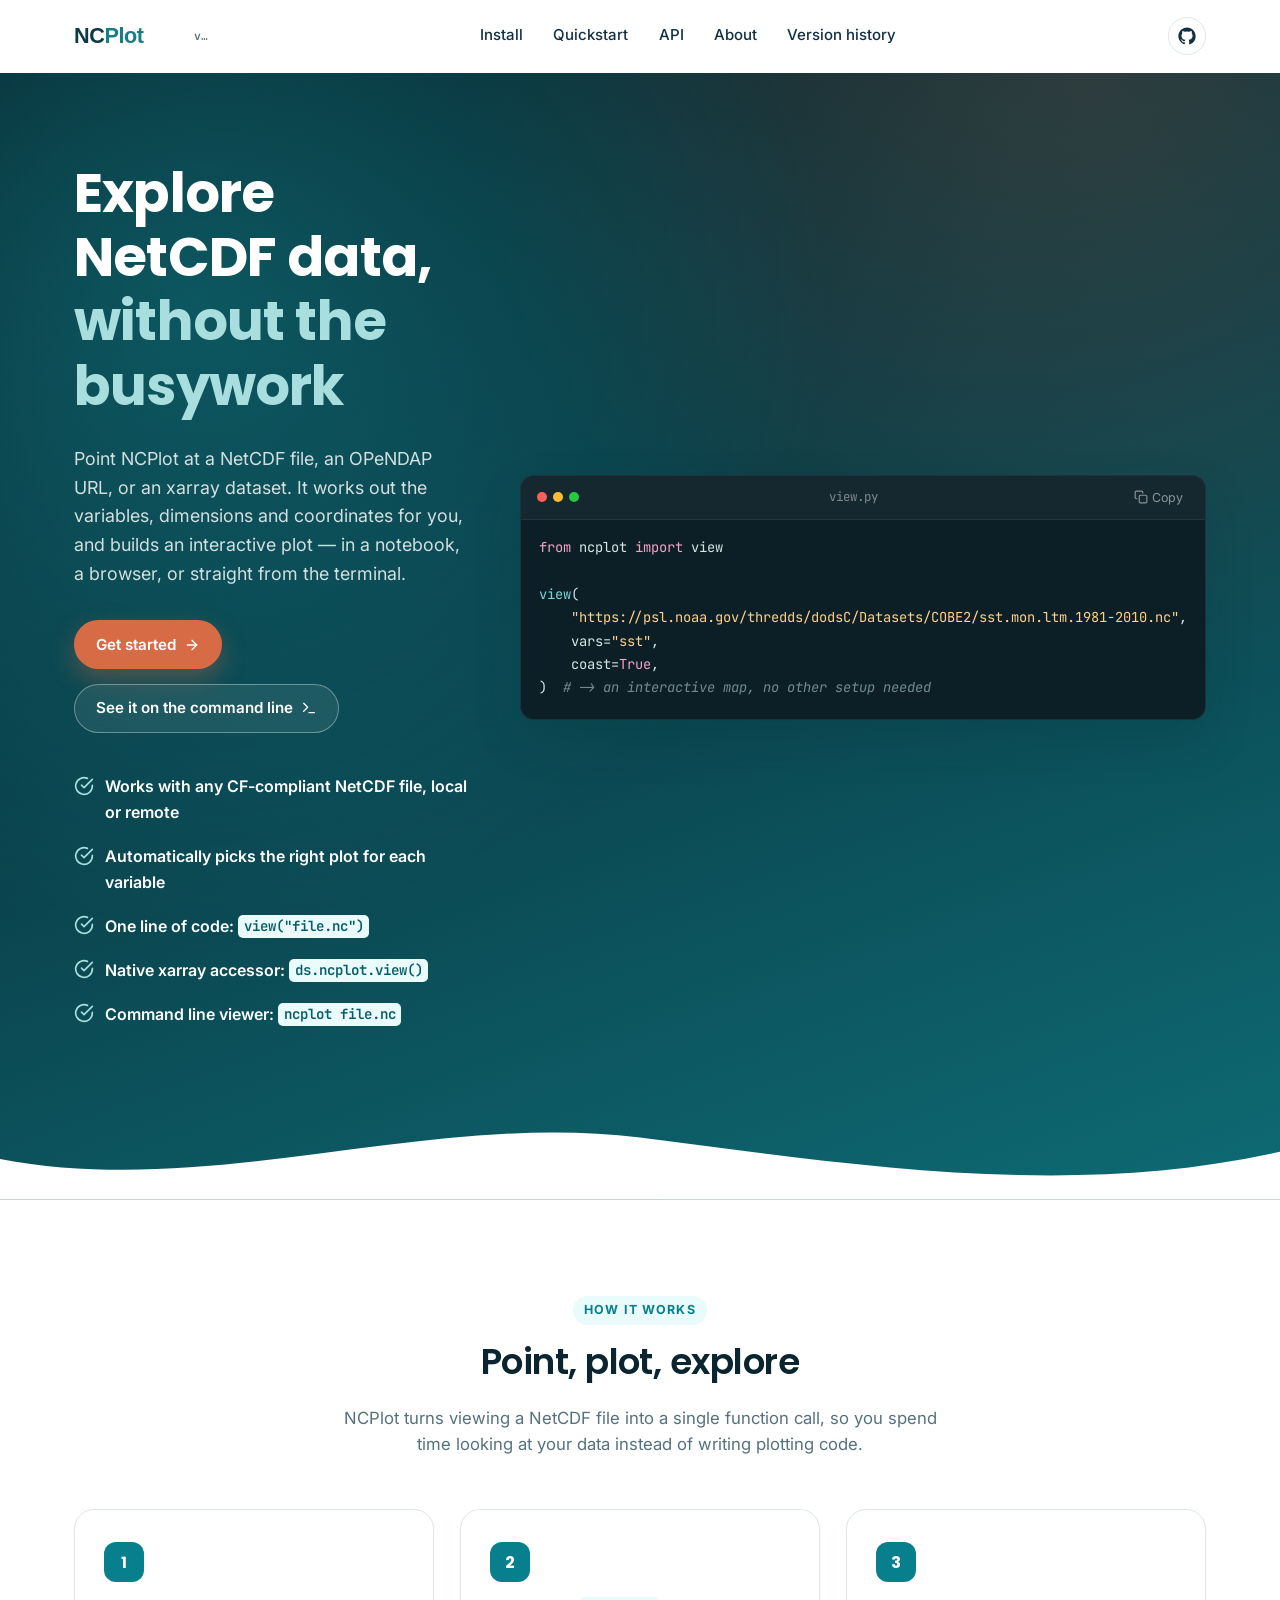
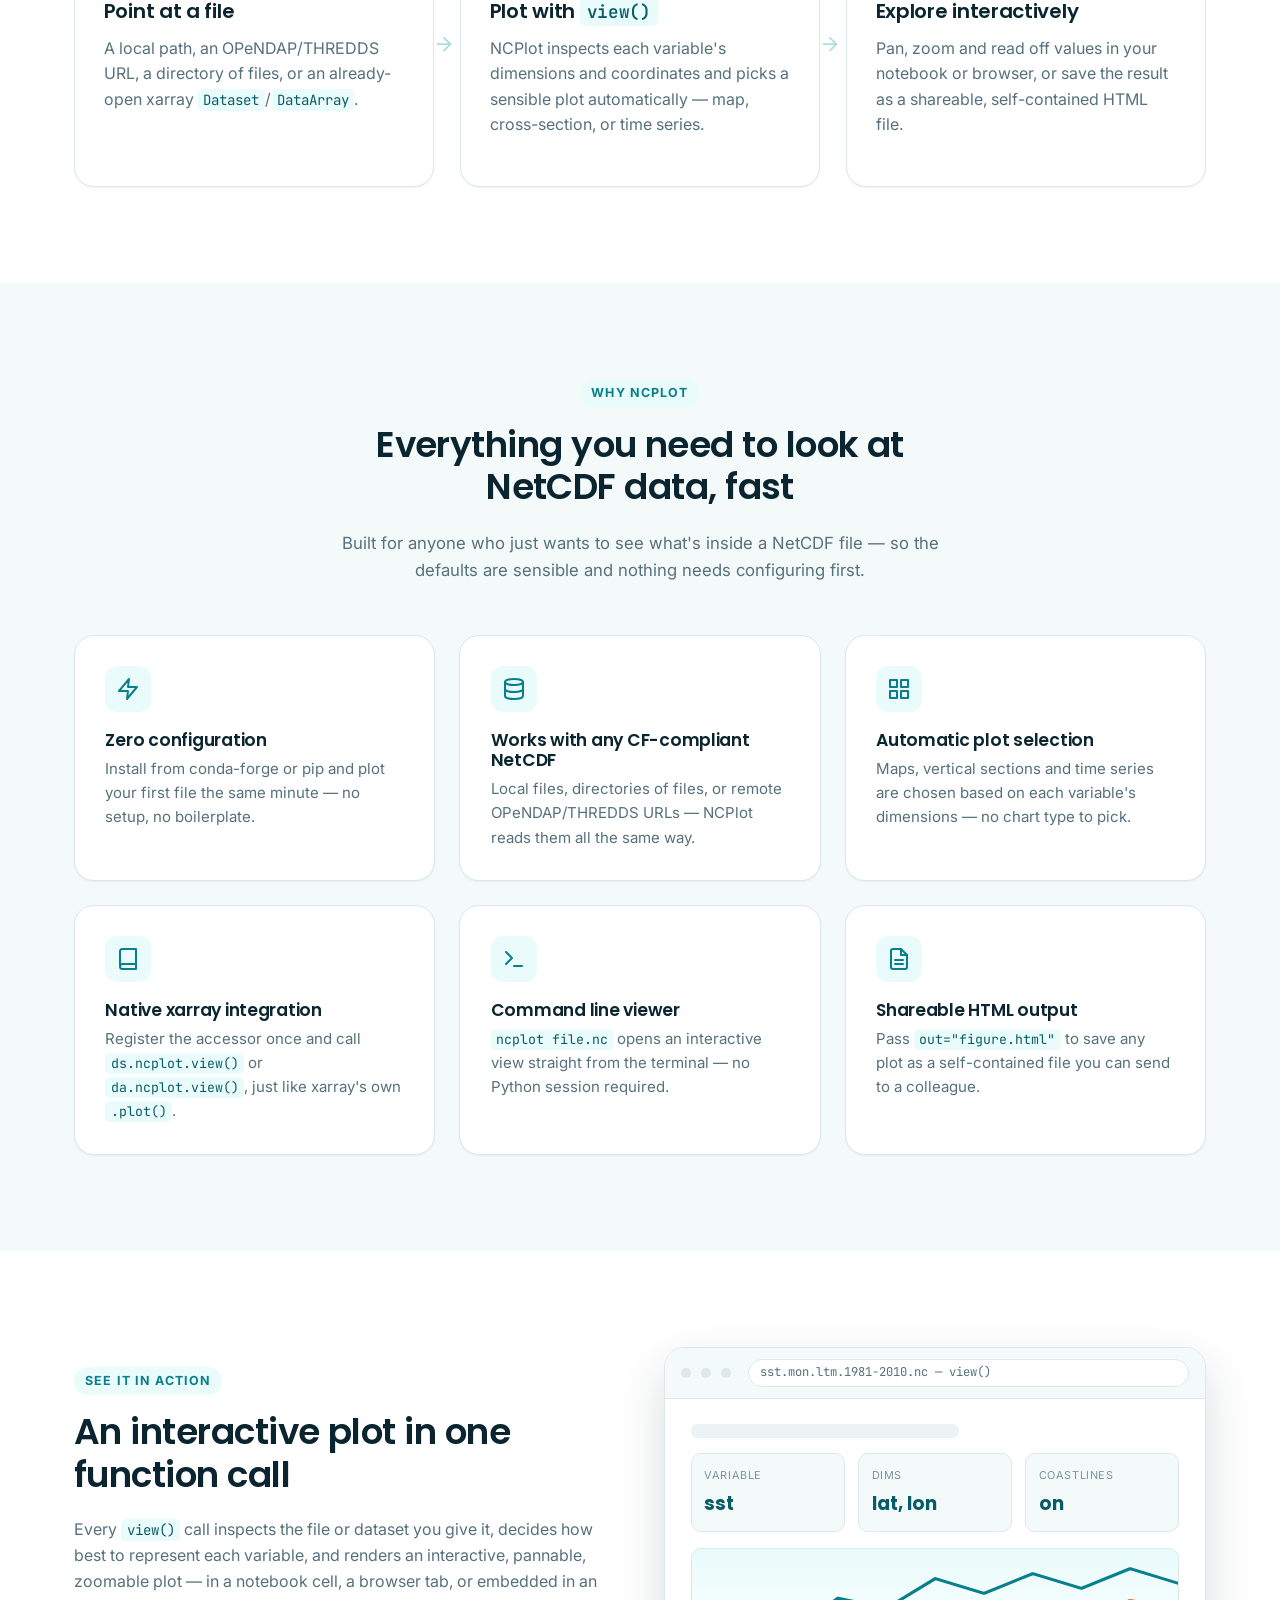
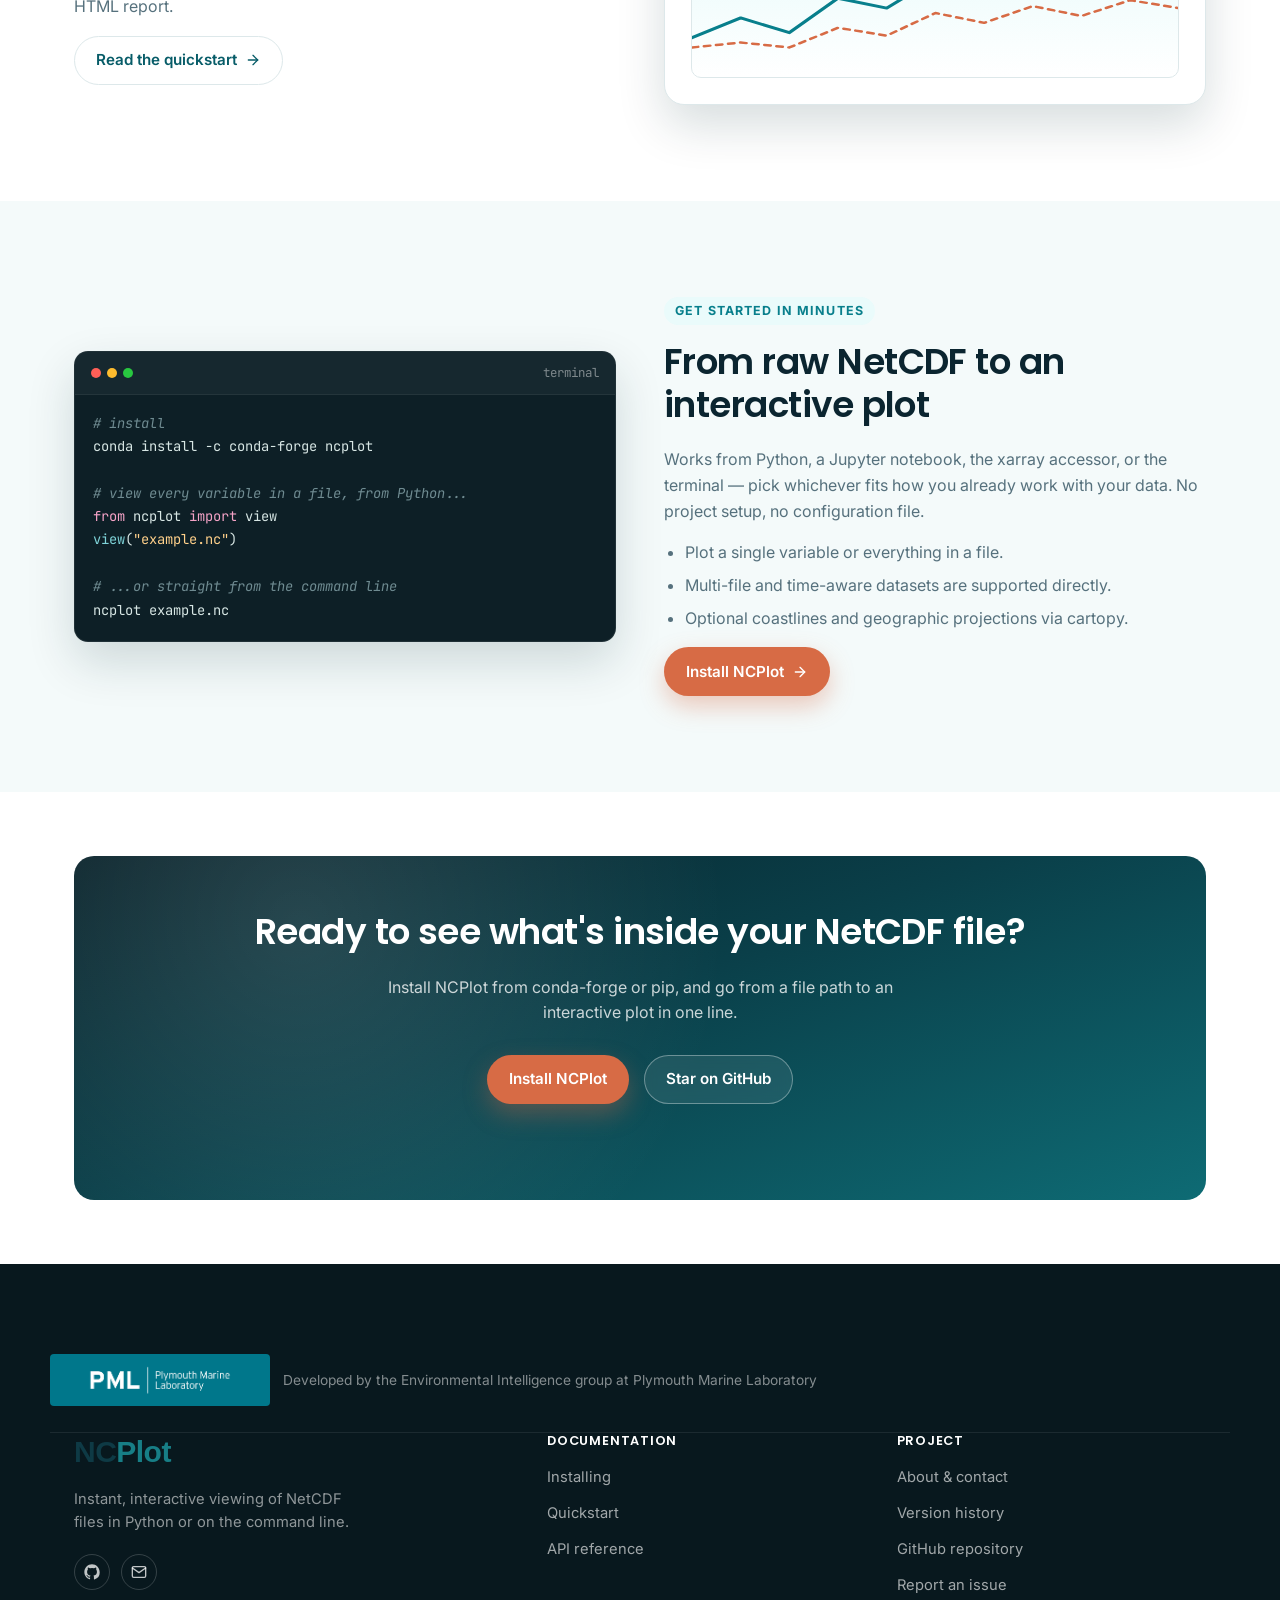
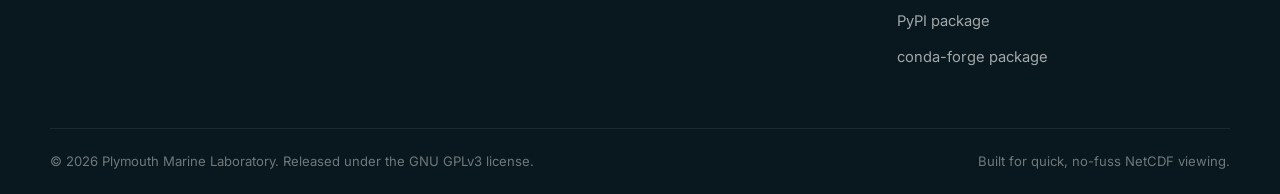
==== docs-site/index.html @ 26d2851a "Add NCPlot GitHub Pages website with OceanVal-style branding Adds a docs-site/ marketing/documentati" ====
<!doctype html>
<html lang="en">
<head>
<meta charset="utf-8">
<meta name="viewport" content="width=device-width, initial-scale=1">
<title>NCPlot — Instant Interactive Viewing of NetCDF Files</title>
<meta name="description" content="NCPlot is a Python package that automatically plots the contents of NetCDF files and xarray datasets — interactively, in a notebook, a browser, or straight from the command line, in a single line of code.">
<link rel="icon" type="image/svg+xml" href="assets/img/favicon.svg">
<link rel="preconnect" href="https://fonts.googleapis.com">
<link rel="preconnect" href="https://fonts.gstatic.com" crossorigin>
<link href="https://fonts.googleapis.com/css2?family=Inter:wght@400;500;600;700&family=Poppins:wght@600;700&family=JetBrains+Mono:wght@400;500&display=swap" rel="stylesheet">
<link rel="stylesheet" href="assets/css/style.css">
</head>
<body>

<header class="site-header">
  <div class="container nav">
    <a class="brand" href="index.html">
      <img src="assets/img/ncplot_wordmark.svg" alt="NCPlot">
      <span id="ncplot-docs-version" class="brand-version">v&hellip;</span>
    </a>
    <nav class="nav-links" id="nav-links">
      <a href="installing.html" data-page="installing.html">Install</a>
      <a href="quickstart.html" data-page="quickstart.html">Quickstart</a>
      <a href="api.html" data-page="api.html">API</a>
      <a href="about.html" data-page="about.html">About</a>
      <a href="version-history.html" data-page="version-history.html">Version history</a>
    </nav>
    <div class="nav-actions">
      <a class="icon-btn" href="https://github.com/pmlmodelling/ncplot" target="_blank" rel="noopener" aria-label="NCPlot on GitHub">
        <svg viewBox="0 0 24 24" fill="currentColor"><path fill-rule="evenodd" d="M12 .5C5.73.5.5 5.74.5 12.09c0 5.08 3.29 9.38 7.86 10.9.57.1.79-.25.79-.55 0-.27-.01-1.17-.02-2.12-3.2.7-3.88-1.36-3.88-1.36-.53-1.34-1.29-1.7-1.29-1.7-1.05-.72.08-.71.08-.71 1.17.08 1.78 1.2 1.78 1.2 1.03 1.77 2.71 1.26 3.37.96.1-.75.4-1.26.73-1.55-2.56-.29-5.26-1.28-5.26-5.71 0-1.26.45-2.29 1.19-3.09-.12-.29-.52-1.46.11-3.05 0 0 .97-.31 3.18 1.18a11.1 11.1 0 0 1 5.79 0c2.2-1.49 3.17-1.18 3.17-1.18.64 1.59.24 2.76.12 3.05.74.8 1.18 1.83 1.18 3.09 0 4.44-2.7 5.42-5.28 5.7.42.36.78 1.08.78 2.17 0 1.57-.01 2.83-.01 3.22 0 .3.21.66.8.55A10.6 10.6 0 0 0 23.5 12.1C23.5 5.74 18.27.5 12 .5Z"/></svg>
      </a>
      <button class="nav-toggle" id="nav-toggle" aria-label="Toggle menu" aria-expanded="false">
        <svg viewBox="0 0 24 24" fill="none" stroke="currentColor" stroke-width="2" stroke-linecap="round"><line x1="3" y1="12" x2="21" y2="12"/><line x1="3" y1="6" x2="21" y2="6"/><line x1="3" y1="18" x2="21" y2="18"/></svg>
      </button>
    </div>
  </div>
</header>

<section class="hero">
  <div class="container hero-grid">
    <div>
      <h1>Explore NetCDF data, <em>without the busywork</em></h1>
      <p class="hero-sub">Point NCPlot at a NetCDF file, an OPeNDAP URL, or an xarray dataset. It works out the variables, dimensions and coordinates for you, and builds an interactive plot — in a notebook, a browser, or straight from the terminal.</p>
      <div class="hero-actions">
        <a class="btn btn-primary" href="installing.html">
          Get started
          <svg viewBox="0 0 24 24" fill="none" stroke="currentColor" stroke-width="2" stroke-linecap="round" stroke-linejoin="round" width="16" height="16"><line x1="5" y1="12" x2="19" y2="12"/><polyline points="12 5 19 12 12 19"/></svg>
        </a>
        <a class="btn btn-ghost" href="quickstart.html">
          See it on the command line
          <svg viewBox="0 0 24 24" fill="none" stroke="currentColor" stroke-width="2" stroke-linecap="round" stroke-linejoin="round" width="16" height="16"><polyline points="4 17 10 11 4 5"/><line x1="12" y1="19" x2="20" y2="19"/></svg>
        </a>
      </div>
      <ul class="hero-points">
        <li>
          <svg viewBox="0 0 24 24" fill="none" stroke="currentColor" stroke-width="2" stroke-linecap="round" stroke-linejoin="round"><path d="M22 11.08V12a10 10 0 1 1-5.93-9.14"/><polyline points="22 4 12 14.01 9 11.01"/></svg>
          <span>Works with any CF-compliant NetCDF file, local or remote</span>
        </li>
        <li>
          <svg viewBox="0 0 24 24" fill="none" stroke="currentColor" stroke-width="2" stroke-linecap="round" stroke-linejoin="round"><path d="M22 11.08V12a10 10 0 1 1-5.93-9.14"/><polyline points="22 4 12 14.01 9 11.01"/></svg>
          <span>Automatically picks the right plot for each variable</span>
        </li>
        <li>
          <svg viewBox="0 0 24 24" fill="none" stroke="currentColor" stroke-width="2" stroke-linecap="round" stroke-linejoin="round"><path d="M22 11.08V12a10 10 0 1 1-5.93-9.14"/><polyline points="22 4 12 14.01 9 11.01"/></svg>
          <span>One line of code: <code>view("file.nc")</code></span>
        </li>
        <li>
          <svg viewBox="0 0 24 24" fill="none" stroke="currentColor" stroke-width="2" stroke-linecap="round" stroke-linejoin="round"><path d="M22 11.08V12a10 10 0 1 1-5.93-9.14"/><polyline points="22 4 12 14.01 9 11.01"/></svg>
          <span>Native xarray accessor: <code>ds.ncplot.view()</code></span>
        </li>
        <li>
          <svg viewBox="0 0 24 24" fill="none" stroke="currentColor" stroke-width="2" stroke-linecap="round" stroke-linejoin="round"><path d="M22 11.08V12a10 10 0 1 1-5.93-9.14"/><polyline points="22 4 12 14.01 9 11.01"/></svg>
          <span>Command line viewer: <code>ncplot file.nc</code></span>
        </li>
      </ul>
    </div>
    <div class="hero-panel">
      <div class="code-card">
        <div class="code-card__bar">
          <div class="code-card__dots"><span></span><span></span><span></span></div>
          <span class="code-card__label">view.py</span>
          <button class="code-card__copy" data-copy-target="#hero-code">
            <svg viewBox="0 0 24 24" fill="none" stroke="currentColor" stroke-width="2" stroke-linecap="round" stroke-linejoin="round"><rect x="9" y="9" width="13" height="13" rx="2" ry="2"/><path d="M5 15H4a2 2 0 0 1-2-2V4a2 2 0 0 1 2-2h9a2 2 0 0 1 2 2v1"/></svg>
            <span class="copy-label">Copy</span>
          </button>
        </div>
        <pre id="hero-code"><span class="tok-kw">from</span> ncplot <span class="tok-kw">import</span> view

<span class="tok-fn">view</span>(
    <span class="tok-str">"https://psl.noaa.gov/thredds/dodsC/Datasets/COBE2/sst.mon.ltm.1981-2010.nc"</span>,
    vars=<span class="tok-str">"sst"</span>,
    coast=<span class="tok-kw">True</span>,
)  <span class="tok-com"># -> an interactive map, no other setup needed</span></pre>
      </div>
    </div>
  </div>
  <div class="wave-divider">
    <svg viewBox="0 0 1440 110" preserveAspectRatio="none">
      <path fill="#ffffff" d="M0,64 C240,110 480,10 720,40 C960,70 1200,110 1440,56 L1440,110 L0,110 Z"></path>
    </svg>
  </div>
</section>

<section class="section">
  <div class="container">
    <div class="section-head">
      <span class="kicker">How it works</span>
      <h2>Point, plot, explore</h2>
      <p>NCPlot turns viewing a NetCDF file into a single function call, so you spend time looking at your data instead of writing plotting code.</p>
    </div>
    <div class="steps">
      <div class="step-card">
        <span class="step-num">1</span>
        <h3>Point at a file</h3>
        <p>A local path, an OPeNDAP/THREDDS URL, a directory of files, or an already-open xarray <code>Dataset</code>/<code>DataArray</code>.</p>
        <span class="step-arrow"><svg viewBox="0 0 24 24" fill="none" stroke="currentColor" stroke-width="2" stroke-linecap="round" stroke-linejoin="round"><line x1="5" y1="12" x2="19" y2="12"/><polyline points="12 5 19 12 12 19"/></svg></span>
      </div>
      <div class="step-card">
        <span class="step-num">2</span>
        <h3>Plot with <a href="api.html#view"><code>view()</code></a></h3>
        <p>NCPlot inspects each variable's dimensions and coordinates and picks a sensible plot automatically — map, cross-section, or time series.</p>
        <span class="step-arrow"><svg viewBox="0 0 24 24" fill="none" stroke="currentColor" stroke-width="2" stroke-linecap="round" stroke-linejoin="round"><line x1="5" y1="12" x2="19" y2="12"/><polyline points="12 5 19 12 12 19"/></svg></span>
      </div>
      <div class="step-card">
        <span class="step-num">3</span>
        <h3>Explore interactively</h3>
        <p>Pan, zoom and read off values in your notebook or browser, or save the result as a shareable, self-contained HTML file.</p>
      </div>
    </div>
  </div>
</section>

<section class="section section-alt">
  <div class="container">
    <div class="section-head">
      <span class="kicker">Why NCPlot</span>
      <h2>Everything you need to look at NetCDF data, fast</h2>
      <p>Built for anyone who just wants to see what's inside a NetCDF file — so the defaults are sensible and nothing needs configuring first.</p>
    </div>
    <div class="features-grid">
      <div class="feature-card">
        <div class="feature-icon"><svg viewBox="0 0 24 24" fill="none" stroke="currentColor" stroke-width="2" stroke-linecap="round" stroke-linejoin="round"><polygon points="13 2 3 14 12 14 11 22 21 10 12 10 13 2"/></svg></div>
        <h3>Zero configuration</h3>
        <p>Install from conda-forge or pip and plot your first file the same minute — no setup, no boilerplate.</p>
      </div>
      <div class="feature-card">
        <div class="feature-icon"><svg viewBox="0 0 24 24" fill="none" stroke="currentColor" stroke-width="2" stroke-linecap="round" stroke-linejoin="round"><ellipse cx="12" cy="5" rx="9" ry="3"/><path d="M21 12c0 1.66-4 3-9 3s-9-1.34-9-3"/><path d="M3 5v14c0 1.66 4 3 9 3s9-1.34 9-3V5"/></svg></div>
        <h3>Works with any CF-compliant NetCDF</h3>
        <p>Local files, directories of files, or remote OPeNDAP/THREDDS URLs — NCPlot reads them all the same way.</p>
      </div>
      <div class="feature-card">
        <div class="feature-icon"><svg viewBox="0 0 24 24" fill="none" stroke="currentColor" stroke-width="2" stroke-linecap="round" stroke-linejoin="round"><rect x="3" y="3" width="7" height="7"/><rect x="14" y="3" width="7" height="7"/><rect x="14" y="14" width="7" height="7"/><rect x="3" y="14" width="7" height="7"/></svg></div>
        <h3>Automatic plot selection</h3>
        <p>Maps, vertical sections and time series are chosen based on each variable's dimensions — no chart type to pick.</p>
      </div>
      <div class="feature-card">
        <div class="feature-icon"><svg viewBox="0 0 24 24" fill="none" stroke="currentColor" stroke-width="2" stroke-linecap="round" stroke-linejoin="round"><path d="M4 19.5A2.5 2.5 0 0 1 6.5 17H20"/><path d="M6.5 2H20v20H6.5A2.5 2.5 0 0 1 4 19.5v-15A2.5 2.5 0 0 1 6.5 2z"/></svg></div>
        <h3>Native xarray integration</h3>
        <p>Register the accessor once and call <code>ds.ncplot.view()</code> or <code>da.ncplot.view()</code>, just like xarray's own <code>.plot()</code>.</p>
      </div>
      <div class="feature-card">
        <div class="feature-icon"><svg viewBox="0 0 24 24" fill="none" stroke="currentColor" stroke-width="2" stroke-linecap="round" stroke-linejoin="round"><polyline points="4 17 10 11 4 5"/><line x1="12" y1="19" x2="20" y2="19"/></svg></div>
        <h3>Command line viewer</h3>
        <p><code>ncplot file.nc</code> opens an interactive view straight from the terminal — no Python session required.</p>
      </div>
      <div class="feature-card">
        <div class="feature-icon"><svg viewBox="0 0 24 24" fill="none" stroke="currentColor" stroke-width="2" stroke-linecap="round" stroke-linejoin="round"><path d="M14 2H6a2 2 0 0 0-2 2v16a2 2 0 0 0 2 2h12a2 2 0 0 0 2-2V8z"/><polyline points="14 2 14 8 20 8"/><line x1="16" y1="13" x2="8" y2="13"/><line x1="16" y1="17" x2="8" y2="17"/></svg></div>
        <h3>Shareable HTML output</h3>
        <p>Pass <code>out="figure.html"</code> to save any plot as a self-contained file you can send to a colleague.</p>
      </div>
    </div>
  </div>
</section>

<section class="section">
  <div class="container">
    <div class="preview-panel">
      <div>
        <span class="kicker">See it in action</span>
        <h2>An interactive plot in one function call</h2>
        <p>Every <a href="api.html#view"><code>view()</code></a> call inspects the file or dataset you give it, decides how best to represent each variable, and renders an interactive, pannable, zoomable plot — in a notebook cell, a browser tab, or embedded in an HTML report.</p>
        <a class="btn btn-outline" href="quickstart.html">
          Read the quickstart
          <svg viewBox="0 0 24 24" fill="none" stroke="currentColor" stroke-width="2" stroke-linecap="round" stroke-linejoin="round" width="16" height="16"><line x1="5" y1="12" x2="19" y2="12"/><polyline points="12 5 19 12 12 19"/></svg>
        </a>
      </div>
      <div class="browser-mock">
        <div class="browser-mock__bar">
          <span></span><span></span><span></span>
          <div class="browser-mock__url">sst.mon.ltm.1981-2010.nc — view()</div>
        </div>
        <div class="browser-mock__body">
          <div class="fake-title"></div>
          <div class="mock-stat-row">
            <div class="mock-stat"><span>Variable</span><strong>sst</strong></div>
            <div class="mock-stat"><span>Dims</span><strong>lat, lon</strong></div>
            <div class="mock-stat"><span>Coastlines</span><strong>on</strong></div>
          </div>
          <div class="mock-chart">
            <svg viewBox="0 0 400 130" preserveAspectRatio="none">
              <polyline points="0,90 40,70 80,85 120,50 160,60 200,30 240,45 280,25 320,40 360,20 400,35" fill="none" stroke="#087f8c" stroke-width="3" stroke-linecap="round" stroke-linejoin="round"/>
              <polyline points="0,100 40,95 80,100 120,80 160,88 200,65 240,75 280,58 320,68 360,52 400,60" fill="none" stroke="#d76b45" stroke-width="2.5" stroke-dasharray="5 5" stroke-linecap="round" stroke-linejoin="round"/>
            </svg>
          </div>
        </div>
      </div>
    </div>
  </div>
</section>

<section class="section section-alt">
  <div class="container">
    <div class="sample">
      <div class="code-card">
        <div class="code-card__bar">
          <div class="code-card__dots"><span></span><span></span><span></span></div>
          <span class="code-card__label">terminal</span>
        </div>
        <pre><span class="tok-com"># install</span>
conda install -c conda-forge ncplot

<span class="tok-com"># view every variable in a file, from Python...</span>
<span class="tok-kw">from</span> ncplot <span class="tok-kw">import</span> view
<span class="tok-fn">view</span>(<span class="tok-str">"example.nc"</span>)

<span class="tok-com"># ...or straight from the command line</span>
ncplot example.nc</pre>
      </div>
      <div>
        <span class="kicker">Get started in minutes</span>
        <h2>From raw NetCDF to an interactive plot</h2>
        <p>Works from Python, a Jupyter notebook, the xarray accessor, or the terminal — pick whichever fits how you already work with your data. No project setup, no configuration file.</p>
        <ul>
          <li>Plot a single variable or everything in a file.</li>
          <li>Multi-file and time-aware datasets are supported directly.</li>
          <li>Optional coastlines and geographic projections via cartopy.</li>
        </ul>
        <a class="btn btn-primary" href="installing.html">
          Install NCPlot
          <svg viewBox="0 0 24 24" fill="none" stroke="currentColor" stroke-width="2" stroke-linecap="round" stroke-linejoin="round" width="16" height="16"><line x1="5" y1="12" x2="19" y2="12"/><polyline points="12 5 19 12 12 19"/></svg>
        </a>
      </div>
    </div>
  </div>
</section>

<section class="section section-tight">
  <div class="container">
    <div class="cta-banner">
      <h2>Ready to see what's inside your NetCDF file?</h2>
      <p>Install NCPlot from conda-forge or pip, and go from a file path to an interactive plot in one line.</p>
      <div class="hero-actions">
        <a class="btn btn-primary" href="installing.html">Install NCPlot</a>
        <a class="btn btn-ghost" href="https://github.com/pmlmodelling/ncplot" target="_blank" rel="noopener">Star on GitHub</a>
      </div>
    </div>
  </div>
</section>

<footer class="site-footer">
  <div class="container footer-pml">
    <a href="https://pml.ac.uk/" target="_blank" rel="noopener"><img src="assets/img/pml_logo.jpg" alt="Plymouth Marine Laboratory"></a>
    <span>Developed by the Environmental Intelligence group at Plymouth Marine Laboratory</span>
  </div>
  <div class="container footer-top">
    <div class="footer-brand">
      <img src="assets/img/ncplot_wordmark.svg" alt="NCPlot">
      <p>Instant, interactive viewing of NetCDF files in Python or on the command line.</p>
      <div class="footer-social">
        <a href="https://github.com/pmlmodelling/ncplot" target="_blank" rel="noopener" aria-label="GitHub">
          <svg viewBox="0 0 24 24" fill="currentColor"><path fill-rule="evenodd" d="M12 .5C5.73.5.5 5.74.5 12.09c0 5.08 3.29 9.38 7.86 10.9.57.1.79-.25.79-.55 0-.27-.01-1.17-.02-2.12-3.2.7-3.88-1.36-3.88-1.36-.53-1.34-1.29-1.7-1.29-1.7-1.05-.72.08-.71.08-.71 1.17.08 1.78 1.2 1.78 1.2 1.03 1.77 2.71 1.26 3.37.96.1-.75.4-1.26.73-1.55-2.56-.29-5.26-1.28-5.26-5.71 0-1.26.45-2.29 1.19-3.09-.12-.29-.52-1.46.11-3.05 0 0 .97-.31 3.18 1.18a11.1 11.1 0 0 1 5.79 0c2.2-1.49 3.17-1.18 3.17-1.18.64 1.59.24 2.76.12 3.05.74.8 1.18 1.83 1.18 3.09 0 4.44-2.7 5.42-5.28 5.7.42.36.78 1.08.78 2.17 0 1.57-.01 2.83-.01 3.22 0 .3.21.66.8.55A10.6 10.6 0 0 0 23.5 12.1C23.5 5.74 18.27.5 12 .5Z"/></svg>
        </a>
        <a href="mailto:rwi@pml.ac.uk" aria-label="Email">
          <svg viewBox="0 0 24 24" fill="none" stroke="currentColor" stroke-width="2" stroke-linecap="round" stroke-linejoin="round"><path d="M4 4h16c1.1 0 2 .9 2 2v12c0 1.1-.9 2-2 2H4c-1.1 0-2-.9-2-2V6c0-1.1.9-2 2-2z"/><polyline points="22,6 12,13 2,6"/></svg>
        </a>
      </div>
    </div>
    <div class="footer-col">
      <h4>Documentation</h4>
      <ul>
        <li><a href="installing.html">Installing</a></li>
        <li><a href="quickstart.html">Quickstart</a></li>
        <li><a href="api.html">API reference</a></li>
      </ul>
    </div>
    <div class="footer-col">
      <h4>Project</h4>
      <ul>
        <li><a href="about.html">About &amp; contact</a></li>
        <li><a href="version-history.html">Version history</a></li>
        <li><a href="https://github.com/pmlmodelling/ncplot" target="_blank" rel="noopener">GitHub repository</a></li>
        <li><a href="https://github.com/pmlmodelling/ncplot/issues" target="_blank" rel="noopener">Report an issue</a></li>
        <li><a href="https://pypi.org/project/ncplot/" target="_blank" rel="noopener">PyPI package</a></li>
        <li><a href="https://anaconda.org/conda-forge/ncplot" target="_blank" rel="noopener">conda-forge package</a></li>
      </ul>
    </div>
  </div>
  <div class="container footer-bottom">
    <span>© 2026 Plymouth Marine Laboratory. Released under the GNU GPLv3 license.</span>
    <span>Built for quick, no-fuss NetCDF viewing.</span>
  </div>
</footer>

<button class="back-to-top" aria-label="Back to top">
  <svg viewBox="0 0 24 24" fill="none" stroke="currentColor" stroke-width="2" stroke-linecap="round" stroke-linejoin="round"><line x1="12" y1="19" x2="12" y2="5"/><polyline points="5 12 12 5 19 12"/></svg>
</button>

<script src="assets/js/main.js"></script>
</body>
</html>
---- docs-site/assets/css/style.css ----
/* ==========================================================================
   NCPlot — design system
   ========================================================================== */

:root {
  --ink: #0b2530;
  --ink-soft: #123044;
  --muted: #56717d;
  --muted-light: #7c94a0;

  --teal-50: #eafbfb;
  --teal-100: #d7f0f0;
  --teal-200: #a9dede;
  --teal-400: #14a3ac;
  --teal-500: #0f8f96;
  --teal-600: #087f8c;
  --teal-700: #075c68;
  --teal-900: #0a2f38;

  --coral: #d76b45;
  --coral-dark: #b8532f;

  --line: #dde8ea;
  --line-soft: #ecf3f4;

  --bg: #ffffff;
  --bg-alt: #f4fafa;
  --bg-deep: linear-gradient(160deg, #08222a 0%, #0a3f49 45%, #0e6b74 100%);

  --shadow-sm: 0 1px 2px rgba(10, 40, 48, 0.06);
  --shadow-md: 0 8px 24px rgba(10, 40, 48, 0.08);
  --shadow-lg: 0 20px 48px rgba(9, 41, 49, 0.16);

  --radius-sm: 8px;
  --radius-md: 14px;
  --radius-lg: 20px;

  --font-head: "Poppins", "Century Gothic", "Segoe UI", sans-serif;
  --font-body: "Inter", "Segoe UI", Arial, sans-serif;
  --font-mono: "JetBrains Mono", "Fira Code", ui-monospace, SFMono-Regular, Menlo, Consolas, monospace;

  --container: 1180px;
}

* { box-sizing: border-box; }
html { scroll-behavior: smooth; scroll-padding-top: 96px; }

body {
  margin: 0;
  font-family: var(--font-body);
  color: var(--ink-soft);
  background: var(--bg);
  -webkit-font-smoothing: antialiased;
  line-height: 1.6;
}

img { max-width: 100%; display: block; }

h1, h2, h3, h4 {
  font-family: var(--font-head);
  color: var(--ink);
  line-height: 1.18;
  letter-spacing: -0.015em;
  margin: 0 0 0.6em;
  font-weight: 600;
}

h1 { font-size: clamp(2.1rem, 4.4vw, 3.4rem); font-weight: 700; }
h2 { font-size: clamp(1.6rem, 2.8vw, 2.3rem); }
h3 { font-size: 1.25rem; }
h4 { font-size: 1.05rem; }

p { margin: 0 0 1em; color: var(--muted); }
a {
  color: var(--teal-700);
  text-decoration: underline;
  text-decoration-color: rgba(7, 92, 104, 0.35);
  text-decoration-thickness: 1.5px;
  text-underline-offset: 0.15em;
  transition: color 0.15s ease, text-decoration-color 0.15s ease;
}
a:hover { color: var(--coral); text-decoration-color: currentColor; }

/* Structural / navigational links read as components already — no underline needed */
.btn, .icon-btn, .brand,
.nav-links a, .breadcrumb a, .docs-toc a,
.footer-col a, .footer-social a, .footer-bottom a,
.code-card pre a, .code-block pre a,
a:has(> code) {
  text-decoration: none;
}

code {
  font-family: var(--font-mono);
  font-size: 0.88em;
  background: var(--teal-50);
  color: var(--teal-700);
  padding: 0.15em 0.4em;
  border-radius: 5px;
  overflow-wrap: anywhere;
}

ul, ol { color: var(--muted); padding-left: 1.3em; }
li { margin-bottom: 0.45em; }

.container {
  max-width: var(--container);
  margin: 0 auto;
  padding: 0 24px;
}

.visually-hidden {
  position: absolute; width: 1px; height: 1px;
  overflow: hidden; clip: rect(0 0 0 0); white-space: nowrap;
}

/* ---------------------------- buttons ---------------------------- */

.btn {
  display: inline-flex;
  align-items: center;
  gap: 0.5em;
  font-family: var(--font-body);
  font-weight: 600;
  font-size: 0.95rem;
  padding: 0.75em 1.4em;
  border-radius: 999px;
  border: 1px solid transparent;
  cursor: pointer;
  transition: transform 0.15s ease, box-shadow 0.15s ease, background 0.15s ease, color 0.15s ease, border-color .15s ease;
  white-space: nowrap;
}
.btn:active { transform: translateY(1px); }

.btn-primary {
  background: var(--coral);
  color: #fff;
  box-shadow: 0 10px 24px rgba(215, 107, 69, 0.35);
}
.btn-primary:hover { background: var(--coral-dark); color: #fff; box-shadow: 0 12px 28px rgba(215, 107, 69, 0.45); }

.btn-teal {
  background: var(--teal-600);
  color: #fff;
  box-shadow: 0 10px 24px rgba(8, 127, 140, 0.3);
}
.btn-teal:hover { background: var(--teal-700); color: #fff; }

.btn-ghost {
  background: rgba(255,255,255,0.08);
  color: #fff;
  border-color: rgba(255,255,255,0.35);
  backdrop-filter: blur(6px);
}
.btn-ghost:hover { background: rgba(255,255,255,0.18); color: #fff; border-color: rgba(255,255,255,0.6); }

.btn-outline {
  background: transparent;
  color: var(--teal-700);
  border-color: var(--line);
}
.btn-outline:hover { border-color: var(--teal-500); color: var(--teal-700); background: var(--teal-50); }

.btn-sm { padding: 0.5em 1em; font-size: 0.85rem; }

/* ---------------------------- header ---------------------------- */

.site-header {
  position: sticky;
  top: 0;
  z-index: 100;
  background: rgba(255, 255, 255, 0.92);
  border-bottom: 1px solid transparent;
  transition: border-color 0.2s ease, box-shadow 0.2s ease;
}

/* backdrop-filter is scoped to desktop only: applying it here makes the
   header establish a containing block for its position:fixed mobile menu,
   which then sizes itself against the 72px header box instead of the viewport */
@media (min-width: 901px) {
  .site-header {
    background: rgba(255, 255, 255, 0.82);
    backdrop-filter: saturate(180%) blur(14px);
  }
}
.site-header.is-scrolled {
  border-bottom-color: var(--line);
  box-shadow: 0 4px 20px rgba(10, 40, 48, 0.06);
}

.nav {
  display: flex;
  align-items: center;
  justify-content: space-between;
  height: 72px;
  gap: 1.5rem;
}

.brand {
  display: flex;
  align-items: center;
  gap: 0;
  flex-shrink: 0;
}
.brand img { height: 28px; width: auto; }
.brand-version {
  font-family: var(--font-mono);
  font-size: 0.72rem;
  font-weight: 600;
  line-height: 1;
  color: var(--muted);
  white-space: nowrap;
}

.nav-links {
  display: flex;
  align-items: center;
  gap: 1.9rem;
  list-style: none;
  margin: 0;
  padding: 0;
  flex-wrap: wrap;
}
.nav-links a {
  color: var(--ink-soft);
  font-weight: 500;
  font-size: 0.94rem;
  padding: 0.4em 0;
  border-bottom: 2px solid transparent;
}
.nav-links a:hover,
.nav-links a.active {
  color: var(--teal-600);
  border-bottom-color: var(--teal-500);
}

.nav-actions { display: flex; align-items: center; gap: 0.7rem; flex-shrink: 0; }

.nav-toggle {
  display: none;
  background: none;
  border: 1px solid var(--line);
  border-radius: 8px;
  width: 42px;
  height: 42px;
  cursor: pointer;
  align-items: center;
  justify-content: center;
}
.nav-toggle svg { width: 20px; height: 20px; }

.icon-btn {
  display: inline-flex;
  align-items: center;
  justify-content: center;
  width: 38px;
  height: 38px;
  border-radius: 999px;
  border: 1px solid var(--line);
  color: var(--ink-soft);
}
.icon-btn:hover { border-color: var(--teal-500); color: var(--teal-600); }
.icon-btn svg { width: 18px; height: 18px; }

@media (max-width: 900px) {
  .nav-links {
    position: fixed;
    inset: 72px 0 0 0;
    background: #fff;
    flex-direction: column;
    align-items: flex-start;
    padding: 1.5rem 24px;
    gap: 0.4rem;
    transform: translateY(-8px);
    opacity: 0;
    pointer-events: none;
    transition: opacity 0.18s ease, transform 0.18s ease;
    overflow-y: auto;
  }
  .nav-links a { width: 100%; padding: 0.85em 0; border-bottom: 1px solid var(--line-soft); }
  .nav-links.is-open { opacity: 1; transform: translateY(0); pointer-events: auto; }
  .nav-toggle { display: inline-flex; }
  .nav-actions .btn-outline-text { display: none; }
}

/* ---------------------------- hero ---------------------------- */

.hero {
  position: relative;
  background: var(--bg-deep);
  color: #fff;
  overflow: hidden;
  padding: 88px 0 0;
}

.hero::before {
  content: "";
  position: absolute;
  inset: 0;
  background-image:
    radial-gradient(circle at 15% 20%, rgba(20, 163, 172, 0.35), transparent 45%),
    radial-gradient(circle at 85% 0%, rgba(215, 107, 69, 0.18), transparent 40%);
  pointer-events: none;
}

.hero-grid {
  position: relative;
  display: grid;
  grid-template-columns: 1.05fr 0.95fr;
  gap: 3rem;
  align-items: center;
  padding-bottom: 70px;
}

.hero h1 { color: #fff; margin-bottom: 0.5em; }
.hero h1 em { font-style: normal; color: var(--teal-200); }

.hero-sub {
  color: rgba(255,255,255,0.82);
  font-size: 1.12rem;
  max-width: 46ch;
  margin-bottom: 2rem;
}

.hero-actions { display: flex; flex-wrap: wrap; gap: 0.9rem; margin-bottom: 2.6rem; }

.hero-points { list-style: none; padding: 0; margin: 0; display: flex; flex-direction: column; gap: 0.7rem; }
.hero-points li {
  display: flex;
  align-items: flex-start;
  gap: 0.7em;
  color: #fff;
  font-weight: 600;
  font-size: 1rem;
}
.hero-points svg {
  width: 20px;
  height: 20px;
  flex-shrink: 0;
  color: var(--teal-200);
  margin-top: 0.1em;
}

.hero-panel {
  position: relative;
}

.wave-divider { display: block; margin-top: -2px; }
.wave-divider svg { display: block; width: 100%; height: auto; }

/* ---------------------------- code card ---------------------------- */

.code-card {
  background: #0d1f26;
  border-radius: var(--radius-md);
  box-shadow: var(--shadow-lg);
  overflow: hidden;
  border: 1px solid rgba(255,255,255,0.08);
}
.code-card__bar {
  display: flex;
  align-items: center;
  justify-content: space-between;
  padding: 0.7em 1em;
  background: rgba(255,255,255,0.04);
  border-bottom: 1px solid rgba(255,255,255,0.06);
}
.code-card__dots { display: flex; gap: 6px; }
.code-card__dots span { width: 10px; height: 10px; border-radius: 50%; }
.code-card__dots span:nth-child(1) { background: #ff5f57; }
.code-card__dots span:nth-child(2) { background: #febc2e; }
.code-card__dots span:nth-child(3) { background: #28c840; }
.code-card__label { font-family: var(--font-mono); font-size: 0.78rem; color: rgba(255,255,255,0.45); }
.code-card__copy {
  background: none; border: none; cursor: pointer;
  color: rgba(255,255,255,0.5); font-size: 0.78rem; font-family: var(--font-body);
  display: inline-flex; align-items: center; gap: 0.35em;
}
.code-card__copy:hover { color: #fff; }
.code-card__copy svg { width: 14px; height: 14px; }

.code-card pre {
  margin: 0;
  padding: 1.2em 1.3em 1.4em;
  overflow-x: auto;
  font-family: var(--font-mono);
  font-size: 0.86rem;
  line-height: 1.7;
  color: #d7e6e4;
}

.tok-kw { color: #f5a3c7; }
.tok-fn { color: #7fd4d9; }
.tok-str { color: #ffd08a; }
.tok-num { color: #b8f0a3; }
.tok-com { color: #6f8b91; font-style: italic; }
.tok-arg { color: #9fc9f5; }

/* generic code block used within docs content */
.code-block {
  background: #0d1f26;
  border-radius: var(--radius-md);
  overflow: hidden;
  margin: 1.4em 0;
  box-shadow: var(--shadow-sm);
}
.code-block .code-card__bar { padding: 0.55em 0.9em; }
.code-block pre { padding: 1.1em 1.2em; font-size: 0.84rem; color: #d7e6e4; }

/* ---------------------------- sections ---------------------------- */

.section { padding: 96px 0; }
.section-alt { background: var(--bg-alt); }
.section-tight { padding: 64px 0; }

.section-head { max-width: 62ch; margin: 0 auto 3.2rem; text-align: center; }
.section-head.left { margin: 0 0 3rem; text-align: left; }

.kicker {
  display: inline-block;
  font-size: 0.78rem;
  font-weight: 700;
  letter-spacing: 0.09em;
  text-transform: uppercase;
  color: var(--teal-600);
  background: var(--teal-50);
  padding: 0.35em 0.9em;
  border-radius: 999px;
  margin-bottom: 1rem;
}

.section-head p { font-size: 1.05rem; }

/* ---------------------------- how it works ---------------------------- */

.steps {
  display: grid;
  grid-template-columns: repeat(3, 1fr);
  gap: 1.6rem;
  position: relative;
}

.step-card {
  background: #fff;
  border: 1px solid var(--line);
  border-radius: var(--radius-lg);
  padding: 2rem 1.8rem;
  position: relative;
  box-shadow: var(--shadow-sm);
  transition: transform .2s ease, box-shadow .2s ease;
}
.step-card:hover { transform: translateY(-4px); box-shadow: var(--shadow-md); }

.step-num {
  display: inline-flex;
  align-items: center;
  justify-content: center;
  width: 40px; height: 40px;
  border-radius: 12px;
  background: var(--teal-600);
  color: #fff;
  font-family: var(--font-head);
  font-weight: 700;
  margin-bottom: 1.1rem;
}

.step-arrow {
  position: absolute;
  top: 50%;
  right: -1.35rem;
  transform: translateY(-50%);
  color: var(--teal-300, #a9dede);
  z-index: 2;
}
.step-arrow svg { width: 22px; height: 22px; }

/* ---------------------------- feature grid ---------------------------- */

.features-grid {
  display: grid;
  grid-template-columns: repeat(3, 1fr);
  gap: 1.5rem;
}

.feature-card {
  background: #fff;
  border: 1px solid var(--line);
  border-radius: var(--radius-lg);
  padding: 1.9rem;
  box-shadow: var(--shadow-sm);
  transition: transform .2s ease, box-shadow .2s ease, border-color .2s ease;
}
.feature-card:hover { transform: translateY(-3px); box-shadow: var(--shadow-md); border-color: var(--teal-200); }

.feature-icon {
  width: 46px; height: 46px;
  border-radius: 12px;
  background: var(--teal-50);
  color: var(--teal-600);
  display: flex; align-items: center; justify-content: center;
  margin-bottom: 1.1rem;
}
.feature-icon svg { width: 24px; height: 24px; }

.feature-card h3 { margin-bottom: 0.4em; font-size: 1.08rem; }
.feature-card p { margin: 0; font-size: 0.94rem; }

/* ---------------------------- report preview / CTA panel --------------- */

.preview-panel {
  display: grid;
  grid-template-columns: 1fr 1fr;
  gap: 3rem;
  align-items: center;
}

.browser-mock {
  background: #fff;
  border-radius: var(--radius-lg);
  border: 1px solid var(--line);
  box-shadow: var(--shadow-lg);
  overflow: hidden;
}
.browser-mock__bar {
  display: flex; align-items: center; gap: 10px;
  padding: 0.7em 1em;
  background: var(--bg-alt);
  border-bottom: 1px solid var(--line);
}
.browser-mock__bar span { width: 10px; height: 10px; border-radius: 50%; background: var(--line); }
.browser-mock__url {
  margin-left: 0.6em;
  font-size: 0.76rem;
  font-family: var(--font-mono);
  color: var(--muted);
  background: #fff;
  border: 1px solid var(--line);
  border-radius: 999px;
  padding: 0.25em 0.9em;
  flex: 1;
  overflow: hidden;
  text-overflow: ellipsis;
  white-space: nowrap;
}
.browser-mock__body { padding: 1.6rem; }
.browser-mock__body .fake-title {
  height: 14px; width: 55%; background: var(--line-soft); border-radius: 6px; margin-bottom: 0.9rem;
}
.mock-stat-row { display: grid; grid-template-columns: repeat(3,1fr); gap: 0.8rem; margin-bottom: 1rem; }
.mock-stat {
  border: 1px solid var(--line); border-radius: 10px; padding: 0.8rem;
  background: var(--bg-alt);
}
.mock-stat span { display:block; font-size: 0.68rem; color: var(--muted-light); text-transform: uppercase; letter-spacing: .05em; margin-bottom: .3rem;}
.mock-stat strong { font-family: var(--font-head); color: var(--teal-700); font-size: 1.15rem; }
.mock-chart {
  height: 130px;
  border-radius: 10px;
  background: linear-gradient(180deg, var(--teal-50), #fff);
  border: 1px solid var(--line);
  position: relative;
  overflow: hidden;
}
.mock-chart svg { position: absolute; inset: 0; width: 100%; height: 100%; }

/* ---------------------------- code sample (get started) ---------------- */

.sample {
  display: grid;
  grid-template-columns: 1fr 1fr;
  gap: 3rem;
  align-items: center;
}

/* ---------------------------- docs layout ---------------------------- */

.page-hero {
  background: var(--bg-alt);
  border-bottom: 1px solid var(--line);
  padding: 52px 0 40px;
}
.breadcrumb {
  font-size: 0.82rem;
  color: var(--muted-light);
  margin-bottom: 0.9rem;
}
.breadcrumb a { color: var(--muted); }
.breadcrumb a:hover { color: var(--teal-600); }
.page-hero h1 { margin-bottom: 0.4em; }
.page-hero .lead { font-size: 1.08rem; max-width: 65ch; margin: 0; }

.docs-layout {
  display: grid;
  grid-template-columns: 230px minmax(0, 1fr);
  gap: 3.2rem;
  align-items: start;
  padding: 60px 0 100px;
}

.docs-content { min-width: 0; }

.docs-toc {
  position: sticky;
  top: 96px;
}
.docs-toc-title {
  font-size: 0.74rem;
  font-weight: 700;
  text-transform: uppercase;
  letter-spacing: 0.07em;
  color: var(--muted-light);
  margin-bottom: 0.9rem;
}
.docs-toc ul { list-style: none; padding: 0; margin: 0; border-left: 2px solid var(--line); }
.docs-toc li { margin: 0; }
.docs-toc a {
  display: block;
  padding: 0.42em 0 0.42em 1em;
  margin-left: -2px;
  border-left: 2px solid transparent;
  color: var(--muted);
  font-size: 0.9rem;
}
.docs-toc a:hover { color: var(--teal-600); }
.docs-toc a.active { color: var(--teal-700); border-left-color: var(--teal-600); font-weight: 600; }
.docs-toc-sub a { padding-left: 2em; font-size: 0.84rem; }

.docs-content h2 {
  margin-top: 2.6rem;
  padding-top: 0.4rem;
  scroll-margin-top: 96px;
}
.docs-content h2:first-child { margin-top: 0; }
.docs-content h3 { margin-top: 1.8rem; scroll-margin-top: 96px; }
.docs-content > p:first-of-type { font-size: 1.05rem; }

.param-list { list-style: none; padding: 0; margin: 1.2em 0; }
.param-list li {
  border: 1px solid var(--line);
  border-left: 3px solid var(--teal-400);
  border-radius: 8px;
  padding: 0.8em 1em;
  margin-bottom: 0.7em;
  background: #fff;
}
.param-list code.param-name { background: none; padding: 0; color: var(--ink); font-weight: 700; }
.param-list .param-tag {
  font-size: 0.68rem;
  font-weight: 700;
  text-transform: uppercase;
  color: var(--coral-dark);
  background: #fbe9e2;
  padding: 0.15em 0.5em;
  border-radius: 6px;
  margin-left: 0.5em;
  vertical-align: middle;
}
.param-list p { margin: 0.35em 0 0; font-size: 0.92rem; }

.param-optional, .param-details { margin: 1.2em 0; }
.param-optional > summary, .param-details > summary {
  list-style: none;
  cursor: pointer;
  display: inline-flex;
  align-items: center;
  gap: 0.5em;
  font-weight: 600;
  font-size: 0.95rem;
  color: var(--ink);
  padding: 0.3em 0;
}
.param-optional > summary::-webkit-details-marker, .param-details > summary::-webkit-details-marker { display: none; }
.param-optional > summary:hover, .param-details > summary:hover { color: var(--teal-600); }
.param-optional > summary::after, .param-details > summary::after {
  content: "";
  width: 7px;
  height: 7px;
  flex-shrink: 0;
  border-right: 2px solid var(--muted-light);
  border-bottom: 2px solid var(--muted-light);
  transform: rotate(45deg);
  transition: transform 0.15s ease;
}
.param-optional[open] > summary::after, .param-details[open] > summary::after { transform: rotate(-135deg); }
.param-optional .param-list, .param-details .param-list { margin: 0.7em 0 0; }

.callout {
  border: 1px solid var(--line);
  border-left: 4px solid var(--teal-500);
  background: var(--teal-50);
  border-radius: 10px;
  padding: 1.1em 1.3em;
  margin: 1.6em 0;
}
.callout p:last-child { margin-bottom: 0; }
.callout-title {
  font-weight: 700;
  color: var(--ink);
  display: flex;
  align-items: center;
  gap: 0.5em;
  margin-bottom: 0.4em;
  font-size: 0.92rem;
}
.callout-title svg { width: 16px; height: 16px; color: var(--teal-600); }
.callout.warn { border-left-color: var(--coral); background: #fdf3ef; }
.callout.warn .callout-title svg { color: var(--coral-dark); }

.api-card {
  border: 1px solid var(--line);
  border-radius: var(--radius-md);
  margin-bottom: 1.8rem;
  overflow: hidden;
  box-shadow: var(--shadow-sm);
  scroll-margin-top: 96px;
}
.api-card__head {
  padding: 1.1em 1.4em;
  background: var(--bg-alt);
  border-bottom: 1px solid var(--line);
}
.api-card__head .sig {
  font-family: var(--font-mono);
  font-size: 0.98rem;
  color: var(--teal-700);
  font-weight: 700;
}
.api-card__body { padding: 1.2em 1.4em; }
.api-card__body p:first-child { margin-top: 0; }

.two-col {
  display: grid;
  grid-template-columns: repeat(2, 1fr);
  gap: 1.4rem;
}

.info-card {
  border: 1px solid var(--line);
  border-radius: var(--radius-md);
  padding: 1.6rem;
  background: #fff;
}
.info-card h3 { display: flex; align-items: center; gap: .6em; }
.info-card h3 svg { width: 20px; height: 20px; color: var(--teal-600); }

.version-history-list {
  list-style: none;
  margin: 0;
  padding: 0;
  border: 1px solid var(--line);
  border-radius: var(--radius-md);
  overflow: hidden;
  background: #fff;
}
.version-history-list li { border-bottom: 1px solid var(--line); }
.version-history-list li:last-child { border-bottom: none; }
.version-history-list a {
  display: flex;
  align-items: center;
  justify-content: space-between;
  padding: 16px 20px;
  font-family: var(--font-mono);
  font-weight: 600;
  color: var(--ink);
}
.version-history-list a:hover { background: var(--bg-alt); color: var(--teal-700); }
.version-history-list a::after {
  content: "→";
  font-family: var(--font-body);
  font-weight: 400;
  color: var(--muted-light);
}

/* ---------------------------- pill list ---------------------------- */

.pill-list { display: flex; flex-wrap: wrap; gap: 0.5rem; margin: 1em 0; }
.pill-list li {
  list-style: none;
  background: var(--teal-50);
  color: var(--teal-700);
  font-size: 0.82rem;
  font-weight: 600;
  padding: 0.4em 0.9em;
  border-radius: 999px;
}

/* ---------------------------- CTA banner ---------------------------- */

.cta-banner {
  background: var(--bg-deep);
  border-radius: var(--radius-lg);
  padding: 3.4rem 3rem;
  text-align: center;
  color: #fff;
  position: relative;
  overflow: hidden;
}
.cta-banner::before {
  content: "";
  position: absolute; inset: 0;
  background: radial-gradient(circle at 20% 20%, rgba(255,255,255,0.12), transparent 45%);
}
.cta-banner h2 { color: #fff; position: relative; }
.cta-banner p { color: rgba(255,255,255,0.78); max-width: 52ch; margin: 0 auto 1.8rem; position: relative; }
.cta-banner .hero-actions { justify-content: center; position: relative; }

/* ---------------------------- footer ---------------------------- */

.site-footer {
  background: #08181e;
  color: rgba(255,255,255,0.7);
  padding-top: 64px;
}
.footer-top {
  display: grid;
  grid-template-columns: 1.4fr repeat(2, 1fr);
  gap: 2.5rem;
  padding-bottom: 48px;
  border-bottom: 1px solid rgba(255,255,255,0.08);
}
.footer-brand img { height: 39px; margin-bottom: 1rem; }
.footer-brand p { color: rgba(255,255,255,0.55); font-size: 0.92rem; max-width: 32ch; }
.footer-col h4 {
  color: #fff;
  font-size: 0.8rem;
  text-transform: uppercase;
  letter-spacing: 0.06em;
  margin-bottom: 1rem;
}
.footer-col ul { list-style: none; padding: 0; margin: 0; }
.footer-col li { margin-bottom: 0.65em; }
.footer-col a { color: rgba(255,255,255,0.62); font-size: 0.92rem; }
.footer-col a:hover { color: var(--teal-200); }

.footer-social { display: flex; gap: 0.7rem; margin-top: 1.2rem; }
.footer-social a {
  width: 36px; height: 36px; border-radius: 999px;
  border: 1px solid rgba(255,255,255,0.18);
  display: flex; align-items: center; justify-content: center;
  color: rgba(255,255,255,0.75);
}
.footer-social a:hover { border-color: var(--teal-400); color: #fff; }
.footer-social svg { width: 16px; height: 16px; }

.footer-bottom {
  display: flex;
  justify-content: space-between;
  align-items: center;
  flex-wrap: wrap;
  gap: 1rem;
  padding: 22px 0;
  font-size: 0.82rem;
  color: rgba(255,255,255,0.42);
}
.footer-bottom a { color: rgba(255,255,255,0.6); }

.footer-pml {
  display: flex;
  align-items: center;
  gap: 0.8rem;
  padding: 26px 0;
  border-bottom: 1px solid rgba(255,255,255,0.08);
  color: rgba(255,255,255,0.5);
  font-size: 0.86rem;
}
.footer-pml img { height: 52px; width: auto; border-radius: 4px; }
.footer-pml a { color: rgba(255,255,255,0.75); text-decoration-color: rgba(255,255,255,0.35); }
.footer-pml a:hover { color: var(--teal-200); text-decoration-color: currentColor; }

/* ---------------------------- misc ---------------------------- */

.back-to-top {
  position: fixed;
  right: 1.6rem;
  bottom: 1.6rem;
  width: 44px;
  height: 44px;
  border-radius: 999px;
  background: var(--teal-600);
  color: #fff;
  display: flex;
  align-items: center;
  justify-content: center;
  box-shadow: var(--shadow-md);
  opacity: 0;
  pointer-events: none;
  transform: translateY(10px);
  transition: opacity .2s ease, transform .2s ease;
  z-index: 90;
  border: none;
  cursor: pointer;
}
.back-to-top.is-visible { opacity: 1; pointer-events: auto; transform: translateY(0); }
.back-to-top svg { width: 20px; height: 20px; }

.divider { height: 1px; background: var(--line); border: none; margin: 3rem 0; }

/* ---------------------------- responsive ---------------------------- */

@media (max-width: 980px) {
  .hero-grid { grid-template-columns: 1fr; }
  .hero-panel { order: -1; }
  .steps { grid-template-columns: 1fr; }
  .step-arrow { display: none; }
  .features-grid { grid-template-columns: repeat(2, 1fr); }
  .preview-panel, .sample { grid-template-columns: 1fr; }
  .docs-layout { grid-template-columns: 1fr; }
  .docs-toc { position: static; margin-bottom: 2rem; }
  .footer-top { grid-template-columns: 1fr 1fr; }
}

@media (max-width: 620px) {
  .section { padding: 64px 0; }
  .features-grid { grid-template-columns: 1fr; }
  .footer-top { grid-template-columns: 1fr; }
  .cta-banner { padding: 2.4rem 1.6rem; }
  .two-col { grid-template-columns: 1fr; }
}
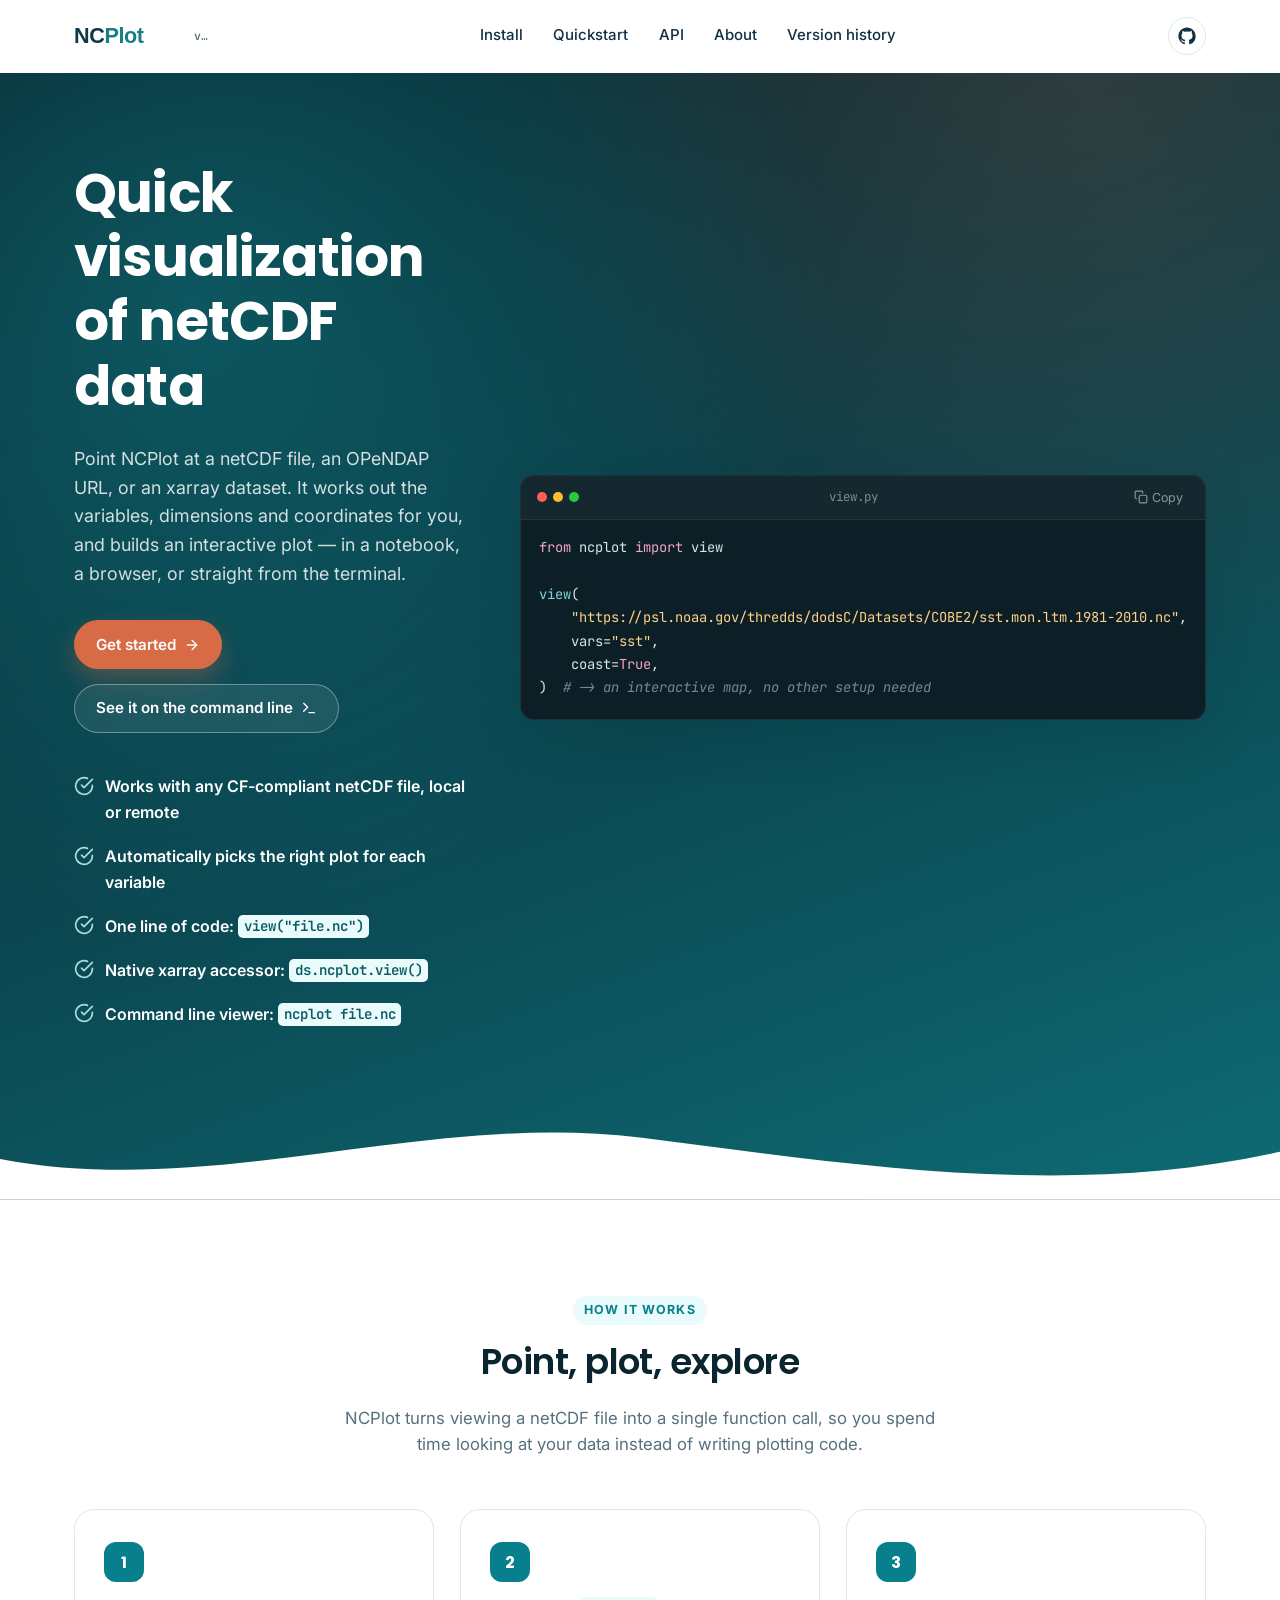
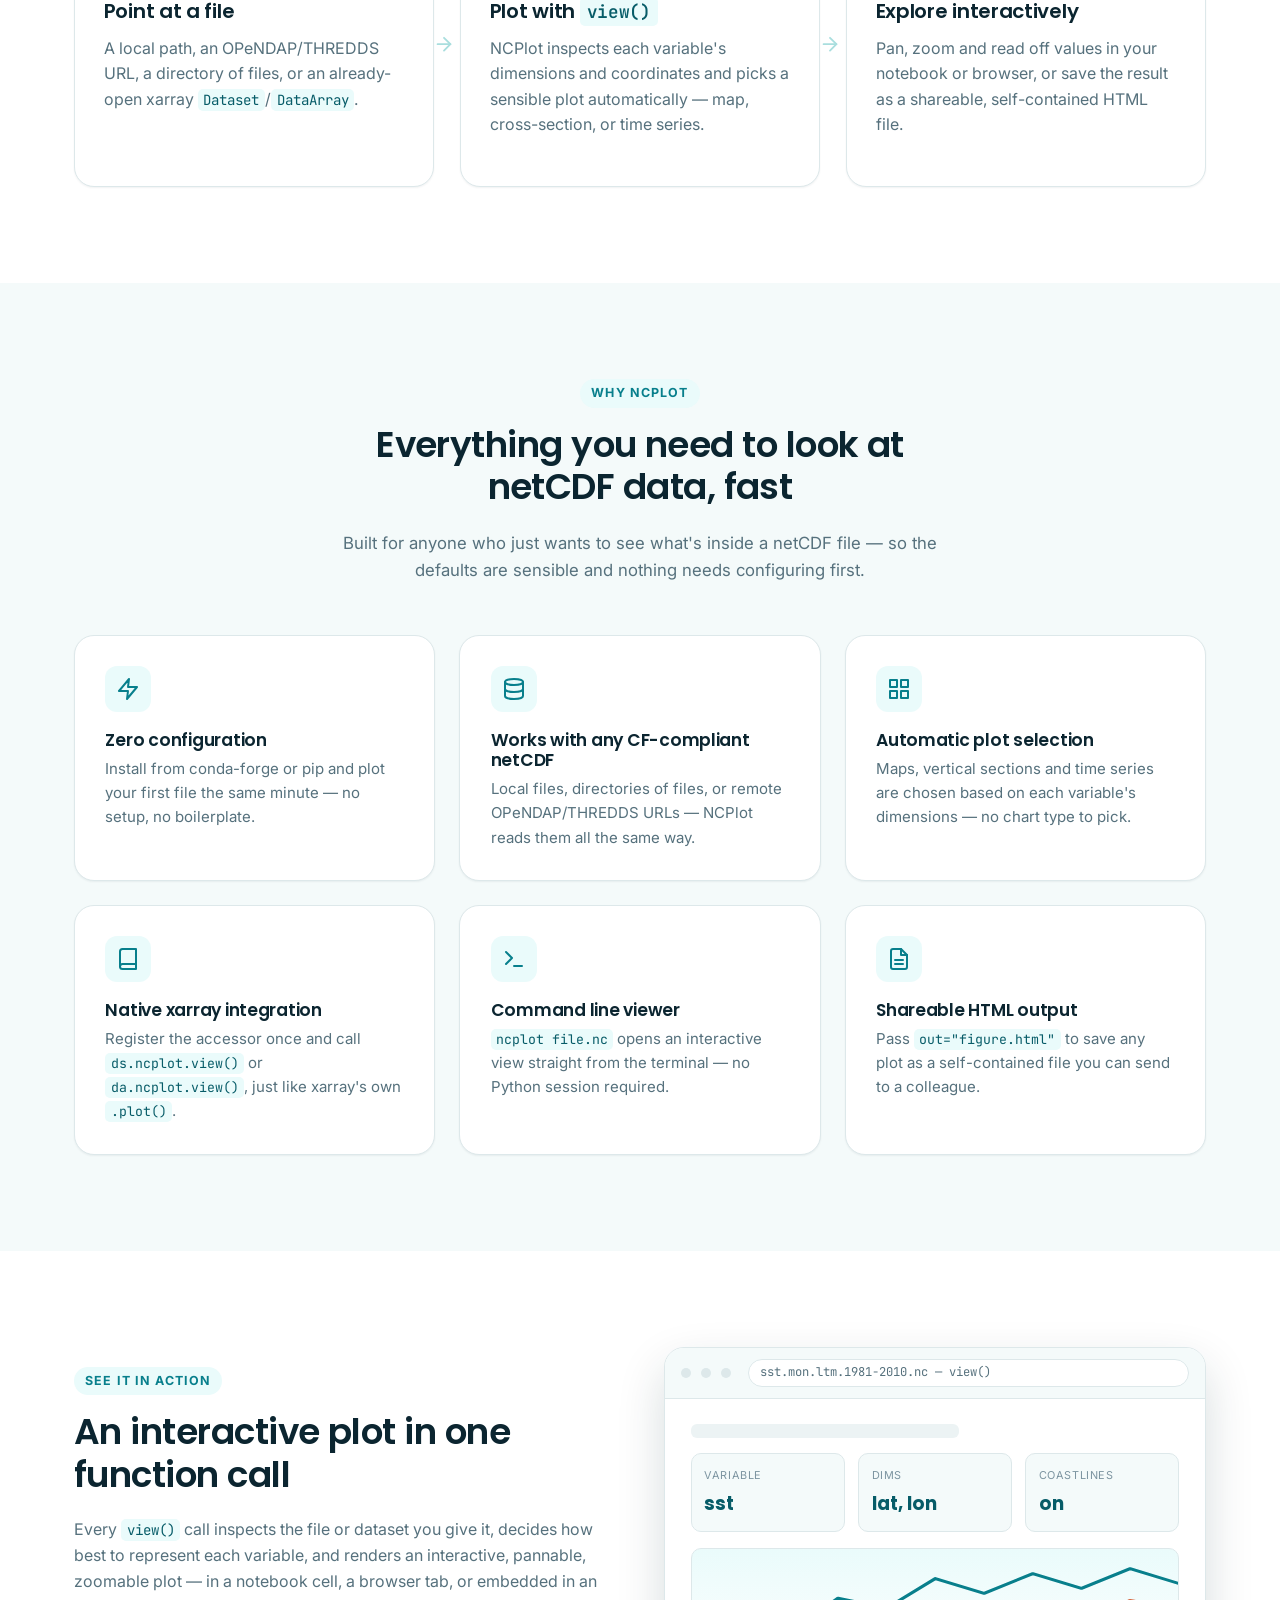
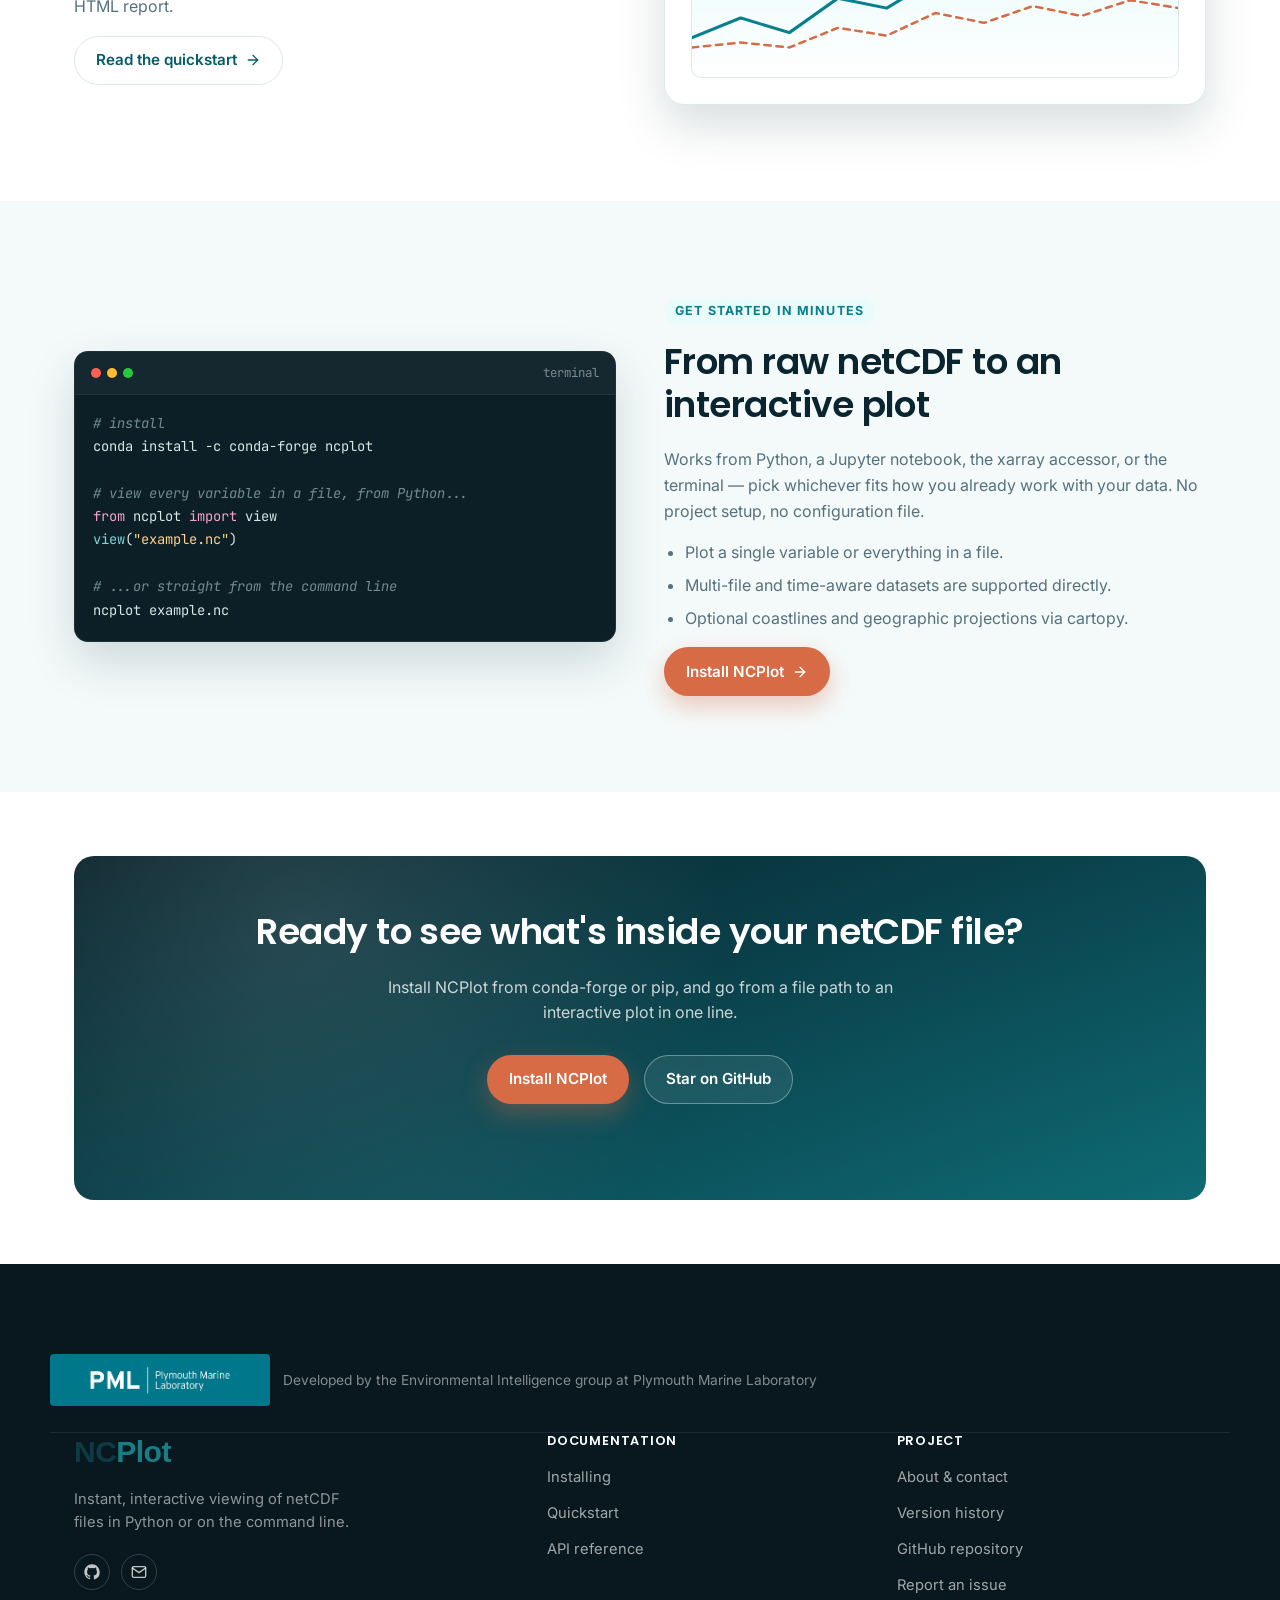
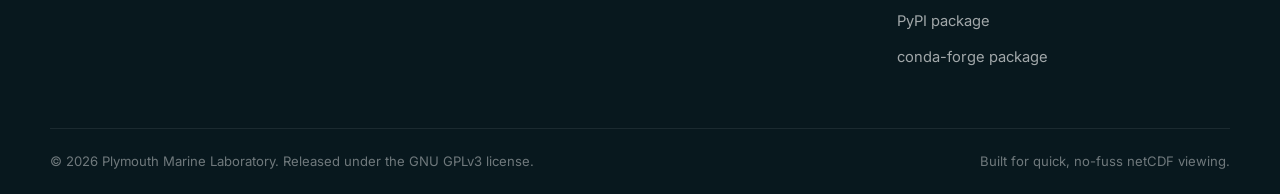
==== commit 2e67f0f1: "Update website hero copy and normalize netCDF casing Replaces the index.html hero headline with "Qui" ====
--- a/docs-site/index.html
+++ b/docs-site/index.html
@@ -3,8 +3,8 @@
 <head>
 <meta charset="utf-8">
 <meta name="viewport" content="width=device-width, initial-scale=1">
-<title>NCPlot — Instant Interactive Viewing of NetCDF Files</title>
-<meta name="description" content="NCPlot is a Python package that automatically plots the contents of NetCDF files and xarray datasets — interactively, in a notebook, a browser, or straight from the command line, in a single line of code.">
+<title>NCPlot — Instant Interactive Viewing of netCDF Files</title>
+<meta name="description" content="NCPlot is a Python package that automatically plots the contents of netCDF files and xarray datasets — interactively, in a notebook, a browser, or straight from the command line, in a single line of code.">
 <link rel="icon" type="image/svg+xml" href="assets/img/favicon.svg">
 <link rel="preconnect" href="https://fonts.googleapis.com">
 <link rel="preconnect" href="https://fonts.gstatic.com" crossorigin>
@@ -40,8 +40,8 @@
 <section class="hero">
   <div class="container hero-grid">
     <div>
-      <h1>Explore NetCDF data, <em>without the busywork</em></h1>
-      <p class="hero-sub">Point NCPlot at a NetCDF file, an OPeNDAP URL, or an xarray dataset. It works out the variables, dimensions and coordinates for you, and builds an interactive plot — in a notebook, a browser, or straight from the terminal.</p>
+      <h1>Quick visualization of netCDF data</h1>
+      <p class="hero-sub">Point NCPlot at a netCDF file, an OPeNDAP URL, or an xarray dataset. It works out the variables, dimensions and coordinates for you, and builds an interactive plot — in a notebook, a browser, or straight from the terminal.</p>
       <div class="hero-actions">
         <a class="btn btn-primary" href="installing.html">
           Get started
@@ -55,7 +55,7 @@
       <ul class="hero-points">
         <li>
           <svg viewBox="0 0 24 24" fill="none" stroke="currentColor" stroke-width="2" stroke-linecap="round" stroke-linejoin="round"><path d="M22 11.08V12a10 10 0 1 1-5.93-9.14"/><polyline points="22 4 12 14.01 9 11.01"/></svg>
-          <span>Works with any CF-compliant NetCDF file, local or remote</span>
+          <span>Works with any CF-compliant netCDF file, local or remote</span>
         </li>
         <li>
           <svg viewBox="0 0 24 24" fill="none" stroke="currentColor" stroke-width="2" stroke-linecap="round" stroke-linejoin="round"><path d="M22 11.08V12a10 10 0 1 1-5.93-9.14"/><polyline points="22 4 12 14.01 9 11.01"/></svg>
@@ -107,7 +107,7 @@
     <div class="section-head">
       <span class="kicker">How it works</span>
       <h2>Point, plot, explore</h2>
-      <p>NCPlot turns viewing a NetCDF file into a single function call, so you spend time looking at your data instead of writing plotting code.</p>
+      <p>NCPlot turns viewing a netCDF file into a single function call, so you spend time looking at your data instead of writing plotting code.</p>
     </div>
     <div class="steps">
       <div class="step-card">
@@ -135,8 +135,8 @@
   <div class="container">
     <div class="section-head">
       <span class="kicker">Why NCPlot</span>
-      <h2>Everything you need to look at NetCDF data, fast</h2>
-      <p>Built for anyone who just wants to see what's inside a NetCDF file — so the defaults are sensible and nothing needs configuring first.</p>
+      <h2>Everything you need to look at netCDF data, fast</h2>
+      <p>Built for anyone who just wants to see what's inside a netCDF file — so the defaults are sensible and nothing needs configuring first.</p>
     </div>
     <div class="features-grid">
       <div class="feature-card">
@@ -146,7 +146,7 @@
       </div>
       <div class="feature-card">
         <div class="feature-icon"><svg viewBox="0 0 24 24" fill="none" stroke="currentColor" stroke-width="2" stroke-linecap="round" stroke-linejoin="round"><ellipse cx="12" cy="5" rx="9" ry="3"/><path d="M21 12c0 1.66-4 3-9 3s-9-1.34-9-3"/><path d="M3 5v14c0 1.66 4 3 9 3s9-1.34 9-3V5"/></svg></div>
-        <h3>Works with any CF-compliant NetCDF</h3>
+        <h3>Works with any CF-compliant netCDF</h3>
         <p>Local files, directories of files, or remote OPeNDAP/THREDDS URLs — NCPlot reads them all the same way.</p>
       </div>
       <div class="feature-card">
@@ -229,7 +229,7 @@
       </div>
       <div>
         <span class="kicker">Get started in minutes</span>
-        <h2>From raw NetCDF to an interactive plot</h2>
+        <h2>From raw netCDF to an interactive plot</h2>
         <p>Works from Python, a Jupyter notebook, the xarray accessor, or the terminal — pick whichever fits how you already work with your data. No project setup, no configuration file.</p>
         <ul>
           <li>Plot a single variable or everything in a file.</li>
@@ -248,7 +248,7 @@
 <section class="section section-tight">
   <div class="container">
     <div class="cta-banner">
-      <h2>Ready to see what's inside your NetCDF file?</h2>
+      <h2>Ready to see what's inside your netCDF file?</h2>
       <p>Install NCPlot from conda-forge or pip, and go from a file path to an interactive plot in one line.</p>
       <div class="hero-actions">
         <a class="btn btn-primary" href="installing.html">Install NCPlot</a>
@@ -266,7 +266,7 @@
   <div class="container footer-top">
     <div class="footer-brand">
       <img src="assets/img/ncplot_wordmark.svg" alt="NCPlot">
-      <p>Instant, interactive viewing of NetCDF files in Python or on the command line.</p>
+      <p>Instant, interactive viewing of netCDF files in Python or on the command line.</p>
       <div class="footer-social">
         <a href="https://github.com/pmlmodelling/ncplot" target="_blank" rel="noopener" aria-label="GitHub">
           <svg viewBox="0 0 24 24" fill="currentColor"><path fill-rule="evenodd" d="M12 .5C5.73.5.5 5.74.5 12.09c0 5.08 3.29 9.38 7.86 10.9.57.1.79-.25.79-.55 0-.27-.01-1.17-.02-2.12-3.2.7-3.88-1.36-3.88-1.36-.53-1.34-1.29-1.7-1.29-1.7-1.05-.72.08-.71.08-.71 1.17.08 1.78 1.2 1.78 1.2 1.03 1.77 2.71 1.26 3.37.96.1-.75.4-1.26.73-1.55-2.56-.29-5.26-1.28-5.26-5.71 0-1.26.45-2.29 1.19-3.09-.12-.29-.52-1.46.11-3.05 0 0 .97-.31 3.18 1.18a11.1 11.1 0 0 1 5.79 0c2.2-1.49 3.17-1.18 3.17-1.18.64 1.59.24 2.76.12 3.05.74.8 1.18 1.83 1.18 3.09 0 4.44-2.7 5.42-5.28 5.7.42.36.78 1.08.78 2.17 0 1.57-.01 2.83-.01 3.22 0 .3.21.66.8.55A10.6 10.6 0 0 0 23.5 12.1C23.5 5.74 18.27.5 12 .5Z"/></svg>
@@ -298,7 +298,7 @@
   </div>
   <div class="container footer-bottom">
     <span>© 2026 Plymouth Marine Laboratory. Released under the GNU GPLv3 license.</span>
-    <span>Built for quick, no-fuss NetCDF viewing.</span>
+    <span>Built for quick, no-fuss netCDF viewing.</span>
   </div>
 </footer>
 
